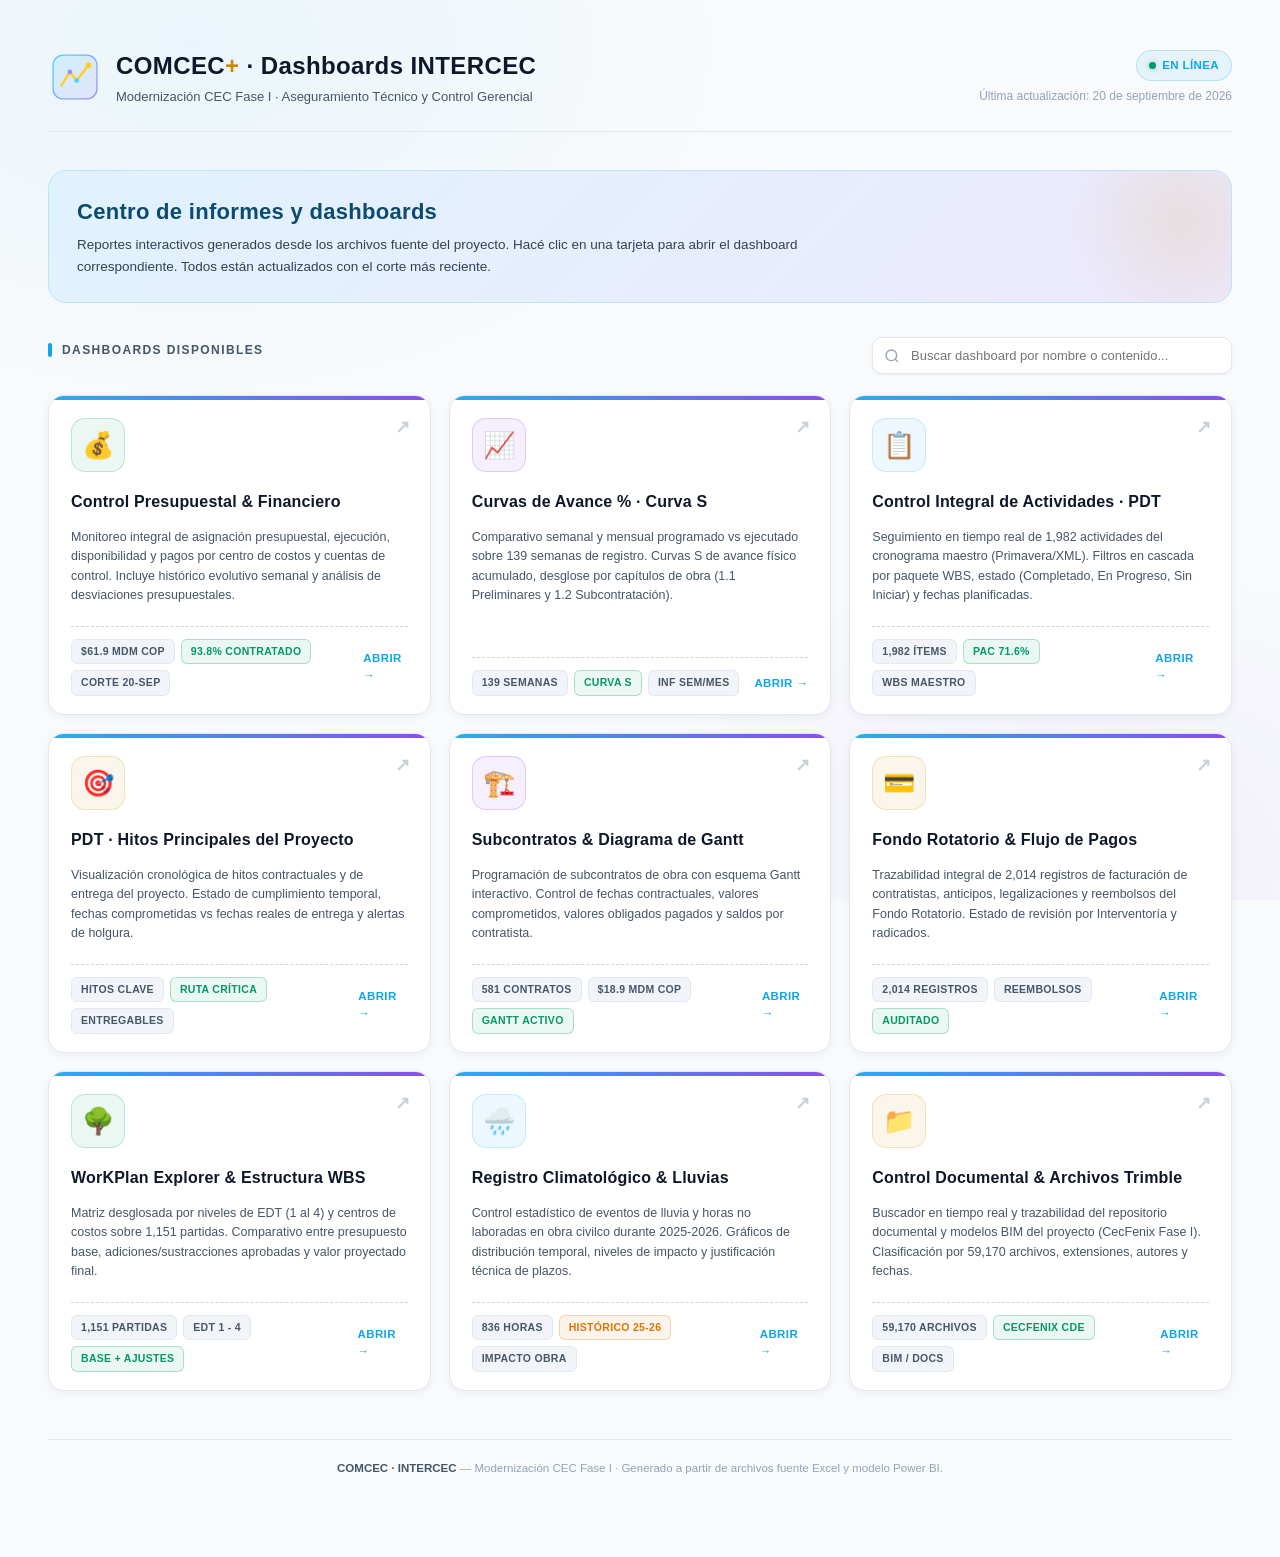
==== index.html @ cf5ba2b7 "Add files via upload" ====
<!DOCTYPE html>
<html lang="es">
<head>
<meta charset="UTF-8">
<meta name="viewport" content="width=device-width,initial-scale=1">
<title>COMCEC · INTERCEC — Dashboards Gerenciales</title>
<style>
  :root{
    --bg:#f8fafc; --bg2:#f1f5f9; --panel:#ffffff; --panel2:#f8fafc;
    --text:#0f172a; --text-2:#475569; --muted:#94a3b8;
    --accent:#0ea5e9; --accent-2:#7c3aed; --good:#059669; --warn:#d97706; --bad:#dc2626;
    --brand:#ca8a04;
    --border:#e2e8f0;
  }
  *{box-sizing:border-box;margin:0;padding:0}
  html,body{height:100%;background:var(--bg);color:var(--text);font:14px/1.5 'Segoe UI','Inter',Tahoma,sans-serif}
  body{
    background:
      radial-gradient(900px 600px at 15% 5%, rgba(14,165,233,.06), transparent 60%),
      radial-gradient(800px 500px at 85% 95%, rgba(124,58,237,.06), transparent 60%),
      var(--bg);
    min-height:100vh;
  }
  .wrap{max-width:1240px;margin:0 auto;padding:48px 28px 80px}

  /* Header */
  .hdr{display:flex;align-items:center;justify-content:space-between;flex-wrap:wrap;gap:20px;margin-bottom:38px;padding-bottom:24px;border-bottom:1px solid var(--border)}
  .brand{display:flex;align-items:center;gap:14px}
  .brand svg{width:54px;height:54px;flex-shrink:0}
  .brand .ttl{font-size:24px;font-weight:800;letter-spacing:.4px}
  .brand .ttl .plus{color:var(--brand)}
  .brand .sub{color:var(--text-2);font-size:13px;margin-top:3px}
  .meta{display:flex;flex-direction:column;align-items:flex-end;gap:6px}
  .chip{display:inline-flex;align-items:center;gap:6px;padding:6px 12px;border-radius:999px;background:rgba(14,165,233,.08);color:var(--accent);font-size:11.5px;font-weight:700;letter-spacing:.4px;border:1px solid rgba(14,165,233,.22)}
  .chip .dot{width:7px;height:7px;border-radius:50%;background:var(--good);box-shadow:0 0 6px rgba(5,150,105,.4)}
  .meta .corte{color:var(--muted);font-size:12px}

  /* Hero */
  .hero{margin:14px 0 32px;padding:24px 28px;border-radius:18px;background:linear-gradient(135deg,#e0f2fe,#ede9fe);border:1px solid #bae6fd;position:relative;overflow:hidden}
  .hero::after{content:"";position:absolute;right:-80px;top:-80px;width:260px;height:260px;background:radial-gradient(circle,rgba(202,138,4,.12),transparent 65%);pointer-events:none}
  .hero h1{font-size:22px;font-weight:800;letter-spacing:.3px;margin-bottom:6px;color:#0c4a6e}
  .hero p{color:#334155;font-size:13.5px;max-width:820px;line-height:1.65}

  /* Filter / Search bar */
  .toolbar{display:flex;align-items:center;justify-content:space-between;flex-wrap:wrap;gap:14px;margin-bottom:20px}
  .search-box{position:relative;width:100%;max-width:360px}
  .search-box input{
    width:100%;background:#ffffff;border:1px solid var(--border);
    padding:10px 16px 10px 38px;border-radius:10px;color:var(--text);font-size:13px;
    outline:none;transition:border-color .2s, box-shadow .2s;
    box-shadow:0 1px 3px rgba(0,0,0,.06);
  }
  .search-box input:focus{border-color:var(--accent);box-shadow:0 0 0 3px rgba(14,165,233,.12)}
  .search-box svg{position:absolute;left:12px;top:11px;width:16px;height:16px;stroke:var(--muted);fill:none}

  /* Cards */
  .section-title{margin:6px 0 16px;font-size:12px;color:var(--text-2);text-transform:uppercase;letter-spacing:1.4px;font-weight:700;display:flex;align-items:center;gap:10px}
  .section-title::before{content:"";width:4px;height:14px;background:var(--accent);border-radius:2px}
  .grid{display:grid;grid-template-columns:repeat(auto-fit,minmax(340px,1fr));gap:18px}

  .card{
    position:relative;background:var(--panel);
    border:1px solid var(--border);border-radius:16px;padding:22px 22px 18px;
    text-decoration:none;color:inherit;display:flex;flex-direction:column;gap:14px;
    transition:transform .25s cubic-bezier(.4,0,.2,1), border-color .2s, box-shadow .25s;
    overflow:hidden;cursor:pointer;
    box-shadow:0 2px 8px rgba(0,0,0,.06);
  }
  .card::before{
    content:"";position:absolute;left:0;top:0;height:4px;width:100%;
    background:linear-gradient(90deg,var(--accent),var(--accent-2));
    opacity:.9;
  }
  .card::after{
    content:"↗";position:absolute;top:18px;right:20px;font-size:18px;color:var(--muted);opacity:.5;transition:.2s;font-weight:800
  }
  .card:hover{transform:translateY(-4px);border-color:rgba(14,165,233,.4);box-shadow:0 18px 40px rgba(14,165,233,.12)}
  .card:hover::after{opacity:1;color:var(--accent);transform:translate(3px,-3px)}
  .card .icn{width:54px;height:54px;border-radius:14px;display:flex;align-items:center;justify-content:center;font-size:26px;background:rgba(14,165,233,.08);border:1px solid rgba(14,165,233,.18)}
  .card.c-purple .icn{background:rgba(124,58,237,.08);border-color:rgba(124,58,237,.2)}
  .card.c-yellow .icn{background:rgba(202,138,4,.08);border-color:rgba(202,138,4,.2)}
  .card.c-green  .icn{background:rgba(5,150,105,.08);border-color:rgba(5,150,105,.2)}
  .card .ttl{font-size:16px;font-weight:800;letter-spacing:.2px;margin-top:4px;color:var(--text)}
  .card .desc{color:var(--text-2);font-size:12.5px;line-height:1.55;flex:1}
  .card .footer{display:flex;align-items:center;justify-content:space-between;gap:8px;margin-top:6px;padding-top:12px;border-top:1px dashed #cbd5e1}
  .tag{font-size:10.5px;color:var(--text-2);background:#f1f5f9;padding:4px 9px;border-radius:6px;border:1px solid #e2e8f0;font-weight:600;letter-spacing:.3px;text-transform:uppercase}
  .tag.warn{background:rgba(217,119,6,.08);border-color:rgba(217,119,6,.28);color:var(--warn)}
  .tag.good{background:rgba(5,150,105,.08);border-color:rgba(5,150,105,.28);color:var(--good)}
  .card .open{font-size:11.5px;color:var(--accent);font-weight:700;letter-spacing:.4px}

  /* Footer */
  footer{text-align:center;color:var(--muted);font-size:11.5px;margin-top:48px;padding-top:20px;border-top:1px solid var(--border)}
  footer b{color:var(--text-2)}

  @media (max-width:640px){
    .wrap{padding:30px 18px 60px}
    .brand .ttl{font-size:20px}
    .hero{padding:18px}
    .grid{grid-template-columns:1fr}
  }
</style>
</head>
<body>
<div class="wrap">

  <!-- ====== HEADER ====== -->
  <div class="hdr">
    <div class="brand">
      <svg viewBox="0 0 64 64" xmlns="http://www.w3.org/2000/svg">
        <defs>
          <linearGradient id="g1" x1="0" y1="0" x2="1" y2="1">
            <stop offset="0%"  stop-color="#46d3ff"/>
            <stop offset="100%" stop-color="#a78bfa"/>
          </linearGradient>
        </defs>
        <rect x="6" y="6" width="52" height="52" rx="12" fill="url(#g1)" opacity=".18"/>
        <rect x="6" y="6" width="52" height="52" rx="12" fill="none" stroke="url(#g1)" stroke-width="1.5"/>
        <path d="M16 42 L26 26 L34 36 L48 18" fill="none" stroke="#ffd028" stroke-width="3" stroke-linecap="round" stroke-linejoin="round"/>
        <circle cx="48" cy="18" r="3.5" fill="#ffd028"/>
        <circle cx="34" cy="36" r="2.8" fill="#46d3ff"/>
        <circle cx="26" cy="26" r="2.8" fill="#a78bfa"/>
      </svg>
      <div>
        <div class="ttl">COMCEC<span class="plus">+</span> · Dashboards INTERCEC</div>
        <div class="sub">Modernización CEC Fase I · Aseguramiento Técnico y Control Gerencial</div>
      </div>
    </div>
    <div class="meta">
      <span class="chip"><span class="dot"></span>EN LÍNEA</span>
      <span class="corte" id="corte">Última actualización: 20 de septiembre de 2026</span>
    </div>
  </div>

  <!-- ====== HERO ====== -->
  <div class="hero">
    <h1>Centro de informes y dashboards</h1>
    <p>Reportes interactivos generados desde los archivos fuente del proyecto. Hacé clic en una tarjeta para abrir el dashboard correspondiente. Todos están actualizados con el corte más reciente.</p>
  </div>

  <!-- ====== TOOLBAR / SEARCH ====== -->
  <div class="toolbar">
    <div class="section-title">Dashboards disponibles</div>
    <div class="search-box">
      <svg viewBox="0 0 24 24" stroke-width="2"><circle cx="11" cy="11" r="8"/><path d="m21 21-4.3-4.3"/></svg>
      <input type="text" id="filterInput" placeholder="Buscar dashboard por nombre o contenido...">
    </div>
  </div>

  <!-- ====== TARJETAS (10 DASHBOARDS) ====== -->
  <div class="grid" id="dashboardGrid">

    <!-- 1. Control Presupuestal -->
    <a class="card c-green" href="dashboards/01_presupuesto.html">
      <div class="icn">💰</div>
      <div class="ttl">Control Presupuestal & Financiero</div>
      <div class="desc">
        Monitoreo integral de asignación presupuestal, ejecución, disponibilidad y pagos por centro de costos y cuentas de control. Incluye histórico evolutivo semanal y análisis de desviaciones presupuestales.
      </div>
      <div class="footer">
        <div style="display:flex;gap:6px;flex-wrap:wrap">
          <span class="tag">$61.9 Mdm COP</span>
          <span class="tag good">93.8% CONTRATADO</span>
          <span class="tag">CORTE 20-SEP</span>
        </div>
        <span class="open">ABRIR →</span>
      </div>
    </a>

    <!-- 2. Curvas de Avance -->
    <a class="card c-purple" href="dashboards/02_avances_curvas.html">
      <div class="icn">📈</div>
      <div class="ttl">Curvas de Avance % · Curva S</div>
      <div class="desc">
        Comparativo semanal y mensual programado vs ejecutado sobre 139 semanas de registro. Curvas S de avance físico acumulado, desglose por capítulos de obra (1.1 Preliminares y 1.2 Subcontratación).
      </div>
      <div class="footer">
        <div style="display:flex;gap:6px;flex-wrap:wrap">
          <span class="tag">139 SEMANAS</span>
          <span class="tag good">CURVA S</span>
          <span class="tag">INF SEM/MES</span>
        </div>
        <span class="open">ABRIR →</span>
      </div>
    </a>

    <!-- 3. Actividades PDT -->
    <a class="card" href="dashboards/03_actividades_pdt.html">
      <div class="icn">📋</div>
      <div class="ttl">Control Integral de Actividades · PDT</div>
      <div class="desc">
        Seguimiento en tiempo real de 1,982 actividades del cronograma maestro (Primavera/XML). Filtros en cascada por paquete WBS, estado (Completado, En Progreso, Sin Iniciar) y fechas planificadas.
      </div>
      <div class="footer">
        <div style="display:flex;gap:6px;flex-wrap:wrap">
          <span class="tag">1,982 ÍTEMS</span>
          <span class="tag good">PAC 71.6%</span>
          <span class="tag">WBS MAESTRO</span>
        </div>
        <span class="open">ABRIR →</span>
      </div>
    </a>

    <!-- 4. Hitos PDT -->
    <a class="card c-yellow" href="dashboards/04_hitos_pdt.html">
      <div class="icn">🎯</div>
      <div class="ttl">PDT · Hitos Principales del Proyecto</div>
      <div class="desc">
        Visualización cronológica de hitos contractuales y de entrega del proyecto. Estado de cumplimiento temporal, fechas comprometidas vs fechas reales de entrega y alertas de holgura.
      </div>
      <div class="footer">
        <div style="display:flex;gap:6px;flex-wrap:wrap">
          <span class="tag">HITOS CLAVE</span>
          <span class="tag good">RUTA CRÍTICA</span>
          <span class="tag">ENTREGABLES</span>
        </div>
        <span class="open">ABRIR →</span>
      </div>
    </a>

    <!-- 5. Subcontratos & Gantt -->
    <a class="card c-purple" href="dashboards/05_subcontratos_gantt.html">
      <div class="icn">🏗️</div>
      <div class="ttl">Subcontratos & Diagrama de Gantt</div>
      <div class="desc">
        Programación de subcontratos de obra con esquema Gantt interactivo. Control de fechas contractuales, valores comprometidos, valores obligados pagados y saldos por contratista.
      </div>
      <div class="footer">
        <div style="display:flex;gap:6px;flex-wrap:wrap">
          <span class="tag">581 CONTRATOS</span>
          <span class="tag">$18.9 Mdm COP</span>
          <span class="tag good">GANTT ACTIVO</span>
        </div>
        <span class="open">ABRIR →</span>
      </div>
    </a>

    <!-- 6. Fondo Rotatorio -->
    <a class="card c-yellow" href="dashboards/06_fondo_rotatorio.html">
      <div class="icn">💳</div>
      <div class="ttl">Fondo Rotatorio & Flujo de Pagos</div>
      <div class="desc">
        Trazabilidad integral de 2,014 registros de facturación de contratistas, anticipos, legalizaciones y reembolsos del Fondo Rotatorio. Estado de revisión por Interventoría y radicados.
      </div>
      <div class="footer">
        <div style="display:flex;gap:6px;flex-wrap:wrap">
          <span class="tag">2,014 REGISTROS</span>
          <span class="tag">REEMBOLSOS</span>
          <span class="tag good">AUDITADO</span>
        </div>
        <span class="open">ABRIR →</span>
      </div>
    </a>

    <!-- 7. WorkPlan -->
    <a class="card c-green" href="dashboards/07_workplan.html">
      <div class="icn">🌳</div>
      <div class="ttl">WorKPlan Explorer & Estructura WBS</div>
      <div class="desc">
        Matriz desglosada por niveles de EDT (1 al 4) y centros de costos sobre 1,151 partidas. Comparativo entre presupuesto base, adiciones/sustracciones aprobadas y valor proyectado final.
      </div>
      <div class="footer">
        <div style="display:flex;gap:6px;flex-wrap:wrap">
          <span class="tag">1,151 PARTIDAS</span>
          <span class="tag">EDT 1 - 4</span>
          <span class="tag good">BASE + AJUSTES</span>
        </div>
        <span class="open">ABRIR →</span>
      </div>
    </a>

    <!-- 8. Registro Lluvias -->
    <a class="card" href="dashboards/08_registro_lluvias.html">
      <div class="icn">🌧️</div>
      <div class="ttl">Registro Climatológico & Lluvias</div>
      <div class="desc">
        Control estadístico de eventos de lluvia y horas no laboradas en obra civilco durante 2025-2026. Gráficos de distribución temporal, niveles de impacto y justificación técnica de plazos.
      </div>
      <div class="footer">
        <div style="display:flex;gap:6px;flex-wrap:wrap">
          <span class="tag">836 HORAS</span>
          <span class="tag warn">HISTÓRICO 25-26</span>
          <span class="tag">IMPACTO OBRA</span>
        </div>
        <span class="open">ABRIR →</span>
      </div>
    </a>


    <!-- 10. Archivos Trimble -->
    <a class="card c-yellow" href="dashboards/10_archivos_trimble.html">
      <div class="icn">📁</div>
      <div class="ttl">Control Documental & Archivos Trimble</div>
      <div class="desc">
        Buscador en tiempo real y trazabilidad del repositorio documental y modelos BIM del proyecto (CecFenix Fase I). Clasificación por 59,170 archivos, extensiones, autores y fechas.
      </div>
      <div class="footer">
        <div style="display:flex;gap:6px;flex-wrap:wrap">
          <span class="tag">59,170 ARCHIVOS</span>
          <span class="tag good">CECFENIX CDE</span>
          <span class="tag">BIM / DOCS</span>
        </div>
        <span class="open">ABRIR →</span>
      </div>
    </a>

  </div>

  <!-- ====== FOOTER ====== -->
  <footer>
    <b>COMCEC · INTERCEC</b> — Modernización CEC Fase I · Generado a partir de archivos fuente Excel y modelo Power BI.
  </footer>

</div>

<script>
  // Filtro de búsqueda en tiempo real
  const input = document.getElementById('filterInput');
  const cards = document.querySelectorAll('.card');

  input.addEventListener('input', () => {
    const q = input.value.toLowerCase().trim();
    cards.forEach(card => {
      const text = card.innerText.toLowerCase();
      if (q === '' || text.includes(q)) {
        card.style.display = 'flex';
      } else {
        card.style.display = 'none';
      }
    });
  });
</script>
</body>
</html>
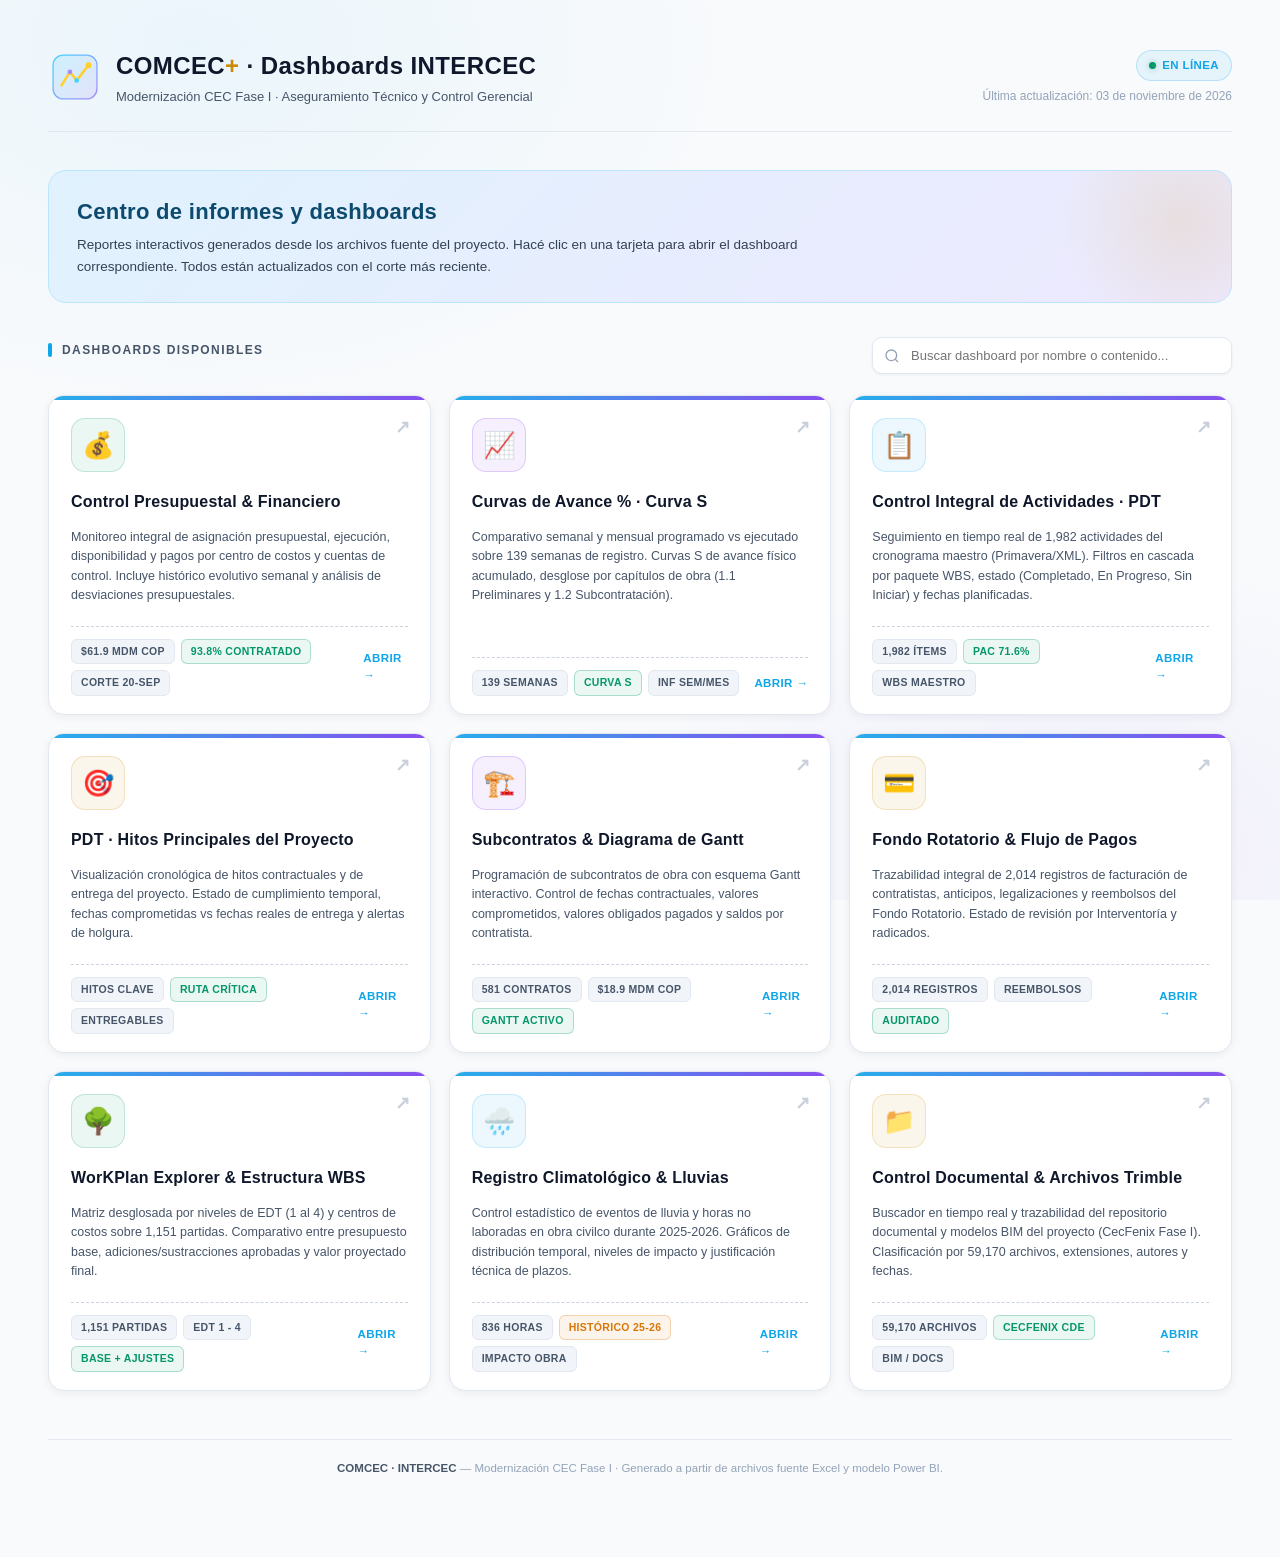
==== commit f3f14f99: "Add files via upload Actualización de dashboards y tablas según COMCEC - Gerencial_02" ====
--- a/index.html
+++ b/index.html
@@ -127,7 +127,7 @@
     </div>
     <div class="meta">
       <span class="chip"><span class="dot"></span>EN LÍNEA</span>
-      <span class="corte" id="corte">Última actualización: 20 de septiembre de 2026</span>
+      <span class="corte" id="corte">Última actualización: 03 de noviembre de 2026</span>
     </div>
   </div>
 
